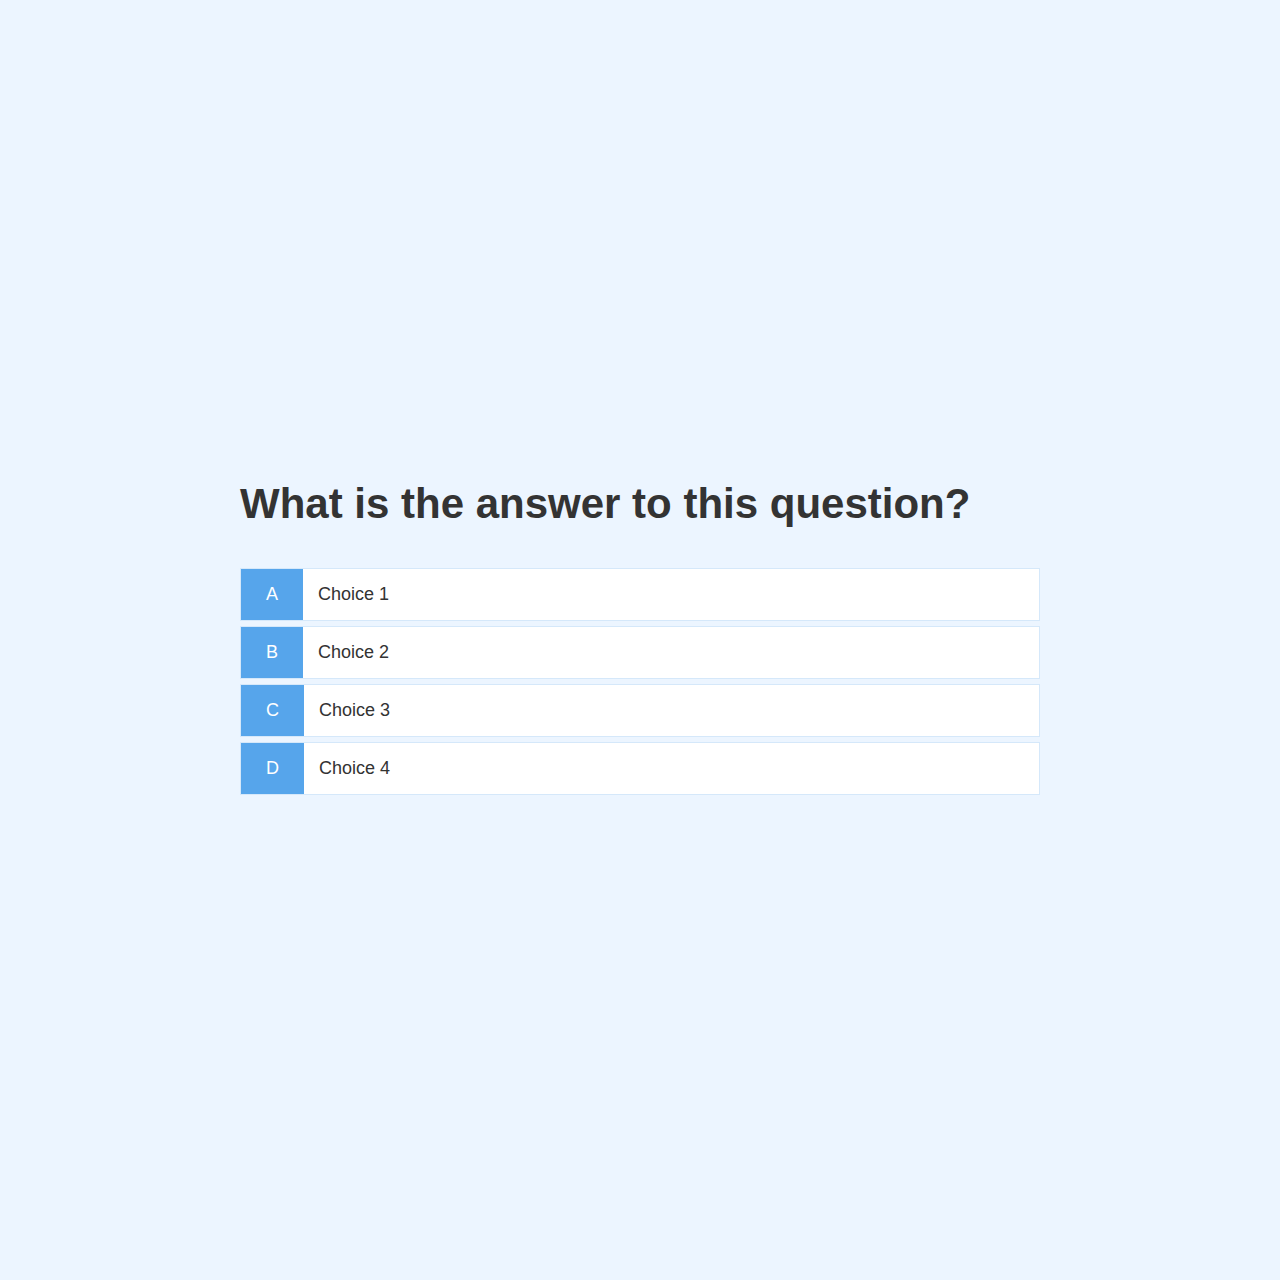
==== game.html @ 41ff845e "add game.html code" ====
<!DOCTYPE html>
<html lang="en">

<head>
    <meta charset="UTF-8">
    <meta name="viewport" content="width=device-width, initial-scale=1.0">
    <title>Turbo Quiz - Play</title>
    <link rel="stylesheet" href="style.css">
    <link rel="stylesheet" href="game.css">
</head>

<body>
    <div class="container">
        <div id="game" class="justify-center flex-column">
            <h2 id="question">What is the answer to this question?</h2>
            <div class="choice-container">
                <p class="choice-prefix">A</p>
                <p class="choice-text">Choice 1</p>
            </div>
            <div class="choice-container">
                <p class="choice-prefix">B</p>
                <p class="choice-text">Choice 2</p>
            </div>
            <div class="choice-container">
                <p class="choice-prefix">C</p>
                <p class="choice-text">Choice 3</p>
            </div>
            <div class="choice-container">
                <p class="choice-prefix">D</p>
                <p class="choice-text">Choice 4</p>
            </div>
        </div>
    </div>
</body>

</html>
---- style.css ----
:root {
    background-color: #ecf5ff;
    font-size: 62.5%;
}

* {
    box-sizing: border-box;
    font-family: Arial, Helvetica, sans-serif;
    margin: 0;
    padding: 0;
    color: #333;
}

h1,
h2,
h3,
h4 {
    margin-bottom: 1rem;
}

h1 {
    font-size: 5.4rem;
    color: #56a5eb;
    margin-bottom: 5rem;
}

h1 > span {
    font-size: 2.4rem;
    font-weight: 500;
}

h2 {
    font-size: 4.2rem;
    margin-bottom: 4rem;
    font-weight: 700;
}

h3 {
    font-size: 2.8rem;
    font-weight: 500;
}

/* UTILITIES */

.container {
    width: 100vw;
    height: 100vw;
    display: flex;
    justify-content: center;
    align-items: center;
    max-width: 80rem;
    margin: 0 auto;
}

.container > * {
    width: 100%;
}

.flex-column {
    display: flex;
    flex-direction: column;
}

.flex-center {
    justify-content: center;
    align-items: center;
}

.justify-center {
    justify-content: center;
}

.text-center {
    text-align: center;
}

.hidden {
    display: none;
}

/* BUTTONS */

.btn {
    font-size: 1.8rem;
    padding: 1rem 0;
    width: 20rem;
    text-align: center;
    border: 0.1rem solid #56a5eb;
    margin-bottom: 1rem;
    text-decoration: none;
    color: #56a5eb;
    background-color: white;
}

.btn:hover {
    cursor: pointer;
    box-shadow: 0 0.4rem 1.4rem 0 rgba(86, 185, 235, 0.5);
    transform: translateY(-0.1rem);
    transition: transform 150ms;
}

.btn[disabled]:hover {
    cursor: not-allowed;
    box-shadow: none;
    transform: none;
}
---- game.css ----
.choice-container {
    display: flex;
    margin-bottom: 0.5rem;
    width: 100%;
    font-size: 1.8rem;
    border: 0.1rem solid rgb(86, 165, 235, 0.25);
    background-color: white;
}

.choice-container:hover {
    cursor: pointer;
    box-shadow: 0 0.4rem 1.4rem 0 rgba(86, 185, 235, 0.5);
    transform: translateY(-0.1rem);
    transition: transform 150ms;
}

.choice-prefix {
    padding: 1.5rem 2.5rem;
    background-color: #56a5eb;
    color: white;
}

.choice-text {
    padding: 1.5rem;
}
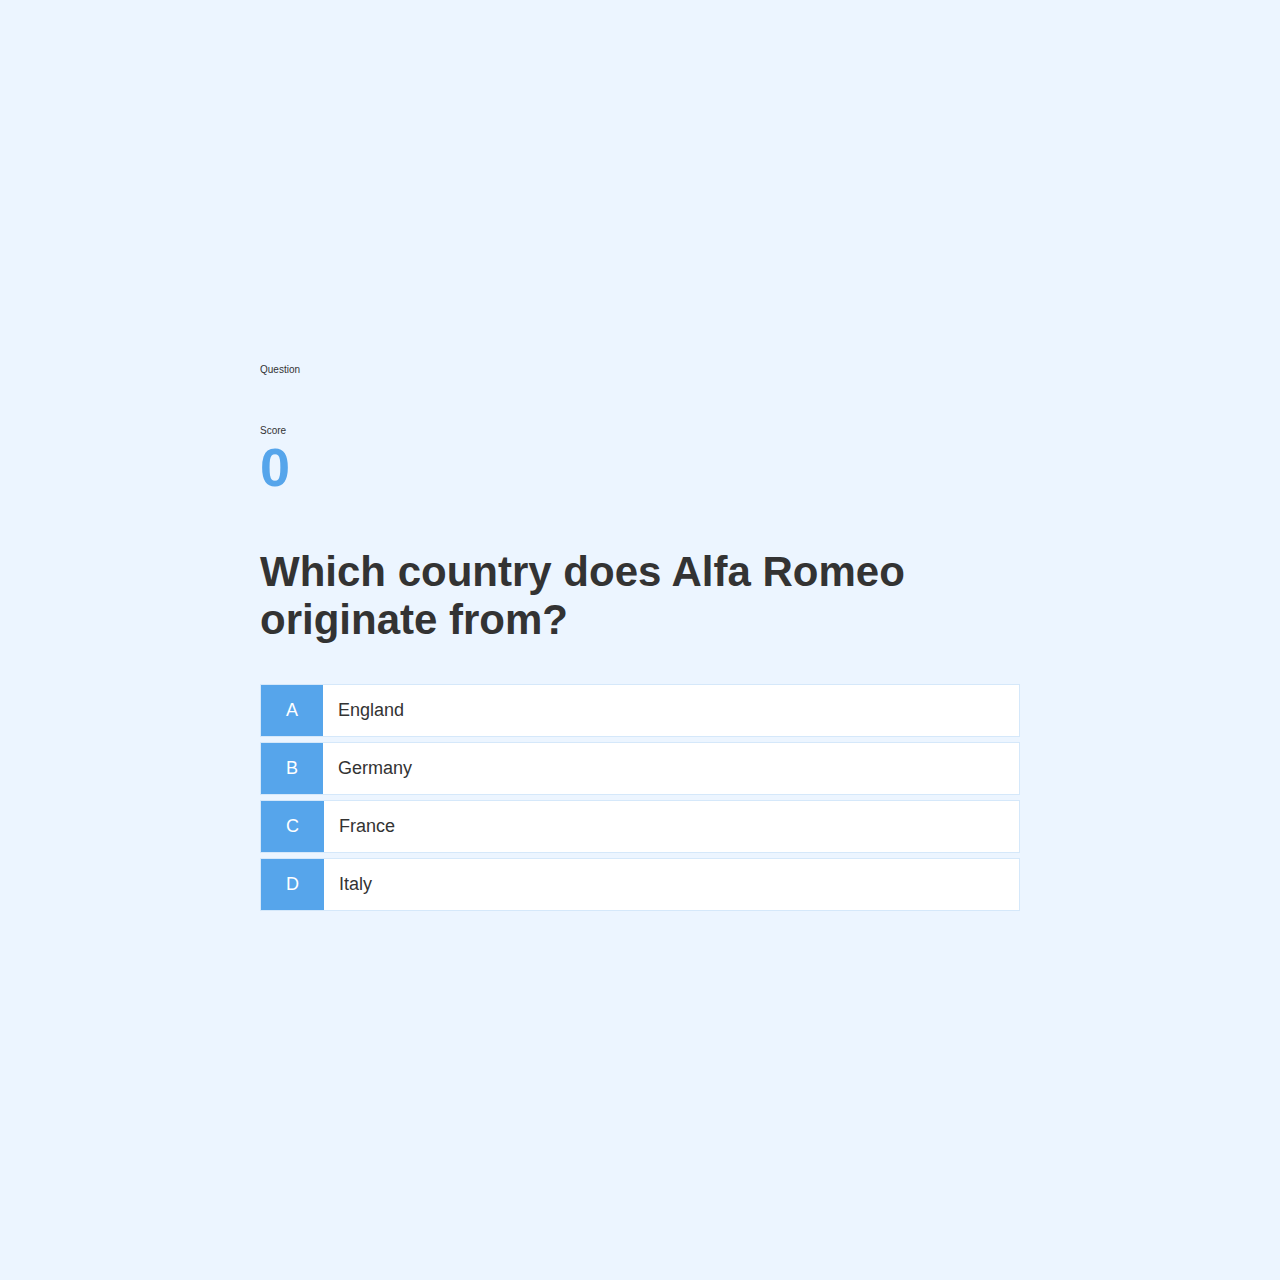
==== commit 63b98651: "add question and answer counter" ====
--- a/game.html
+++ b/game.html
@@ -12,25 +12,42 @@
 <body>
     <div class="container">
         <div id="game" class="justify-center flex-column">
+            <div id="hud">
+                <div id="hud-item">
+                    <p class="hud-prefix">
+                        Question
+                    </p>
+                    <h1 class="hud-main-text" id="questionCounter"></h1>
+                </div>
+                <div id="hud-item">
+                    <p class="hud-prefix">
+                        Score
+                    </p>
+                    <h1 class="hud-main-text" id="score">
+                        0
+                    </h1>
+                </div>
+            </div>
             <h2 id="question">What is the answer to this question?</h2>
             <div class="choice-container">
                 <p class="choice-prefix">A</p>
-                <p class="choice-text">Choice 1</p>
+                <p class="choice-text" data-number="1">Choice 1</p>
             </div>
             <div class="choice-container">
                 <p class="choice-prefix">B</p>
-                <p class="choice-text">Choice 2</p>
+                <p class="choice-text" data-number="2">Choice 2</p>
             </div>
             <div class="choice-container">
                 <p class="choice-prefix">C</p>
-                <p class="choice-text">Choice 3</p>
+                <p class="choice-text" data-number="3">Choice 3</p>
             </div>
             <div class="choice-container">
                 <p class="choice-prefix">D</p>
-                <p class="choice-text">Choice 4</p>
+                <p class="choice-text" data-number="4">Choice 4</p>
             </div>
         </div>
     </div>
+    <script src="./game.js"></script>
 </body>
 
 </html>--- a/style.css
+++ b/style.css
@@ -50,6 +50,7 @@
     align-items: center;
     max-width: 80rem;
     margin: 0 auto;
+    padding: 2rem;
 }
 
 .container > * {
--- a/game.css
+++ b/game.css
@@ -22,4 +22,13 @@
 
 .choice-text {
     padding: 1.5rem;
+    width: 100%;
+}
+
+.correct {
+    background-color: #28a745;
+}
+
+.incorrect {
+    background-color: #dc3545;
 }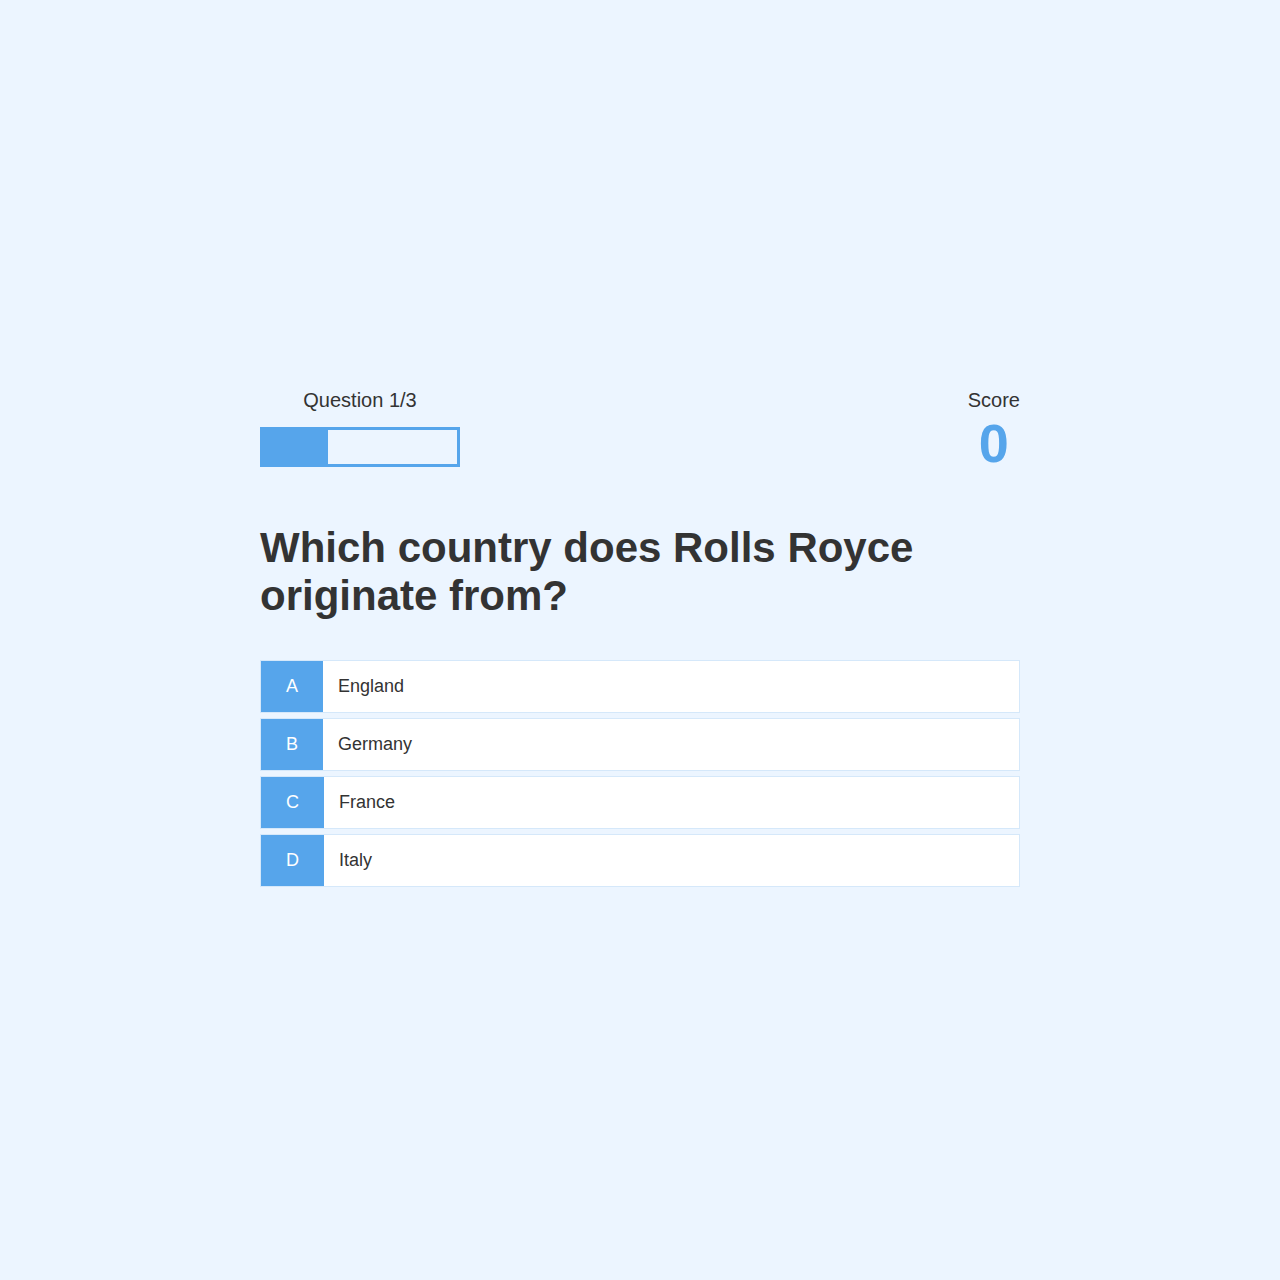
==== commit e23b8a3d: "add progress bar" ====
--- a/game.html
+++ b/game.html
@@ -14,10 +14,12 @@
         <div id="game" class="justify-center flex-column">
             <div id="hud">
                 <div id="hud-item">
-                    <p class="hud-prefix">
+                    <p id="progressText" class="hud-prefix">
                         Question
                     </p>
-                    <h1 class="hud-main-text" id="questionCounter"></h1>
+                    <div id="progressBar">
+                        <div id="progressBarFull"></div>
+                    </div>
                 </div>
                 <div id="hud-item">
                     <p class="hud-prefix">
--- a/game.css
+++ b/game.css
@@ -31,4 +31,33 @@
 
 .incorrect {
     background-color: #dc3545;
+}
+
+/* HUD */
+
+#hud {
+    display: flex;
+    justify-content: space-between;
+}
+
+.hud-prefix {
+    text-align: center;
+    font-size: 2rem;
+}
+
+.hud-main-text {
+    text-align: center;
+}
+
+#progressBar {
+    width: 20rem;
+    height: 4rem;
+    border: 0.3rem solid #56a5eb;
+    margin-top: 1.5rem;
+}
+
+#progressBarFull {
+    height: 3.4rem;
+    background-color: #56a5eb;
+    width: 0%;
 }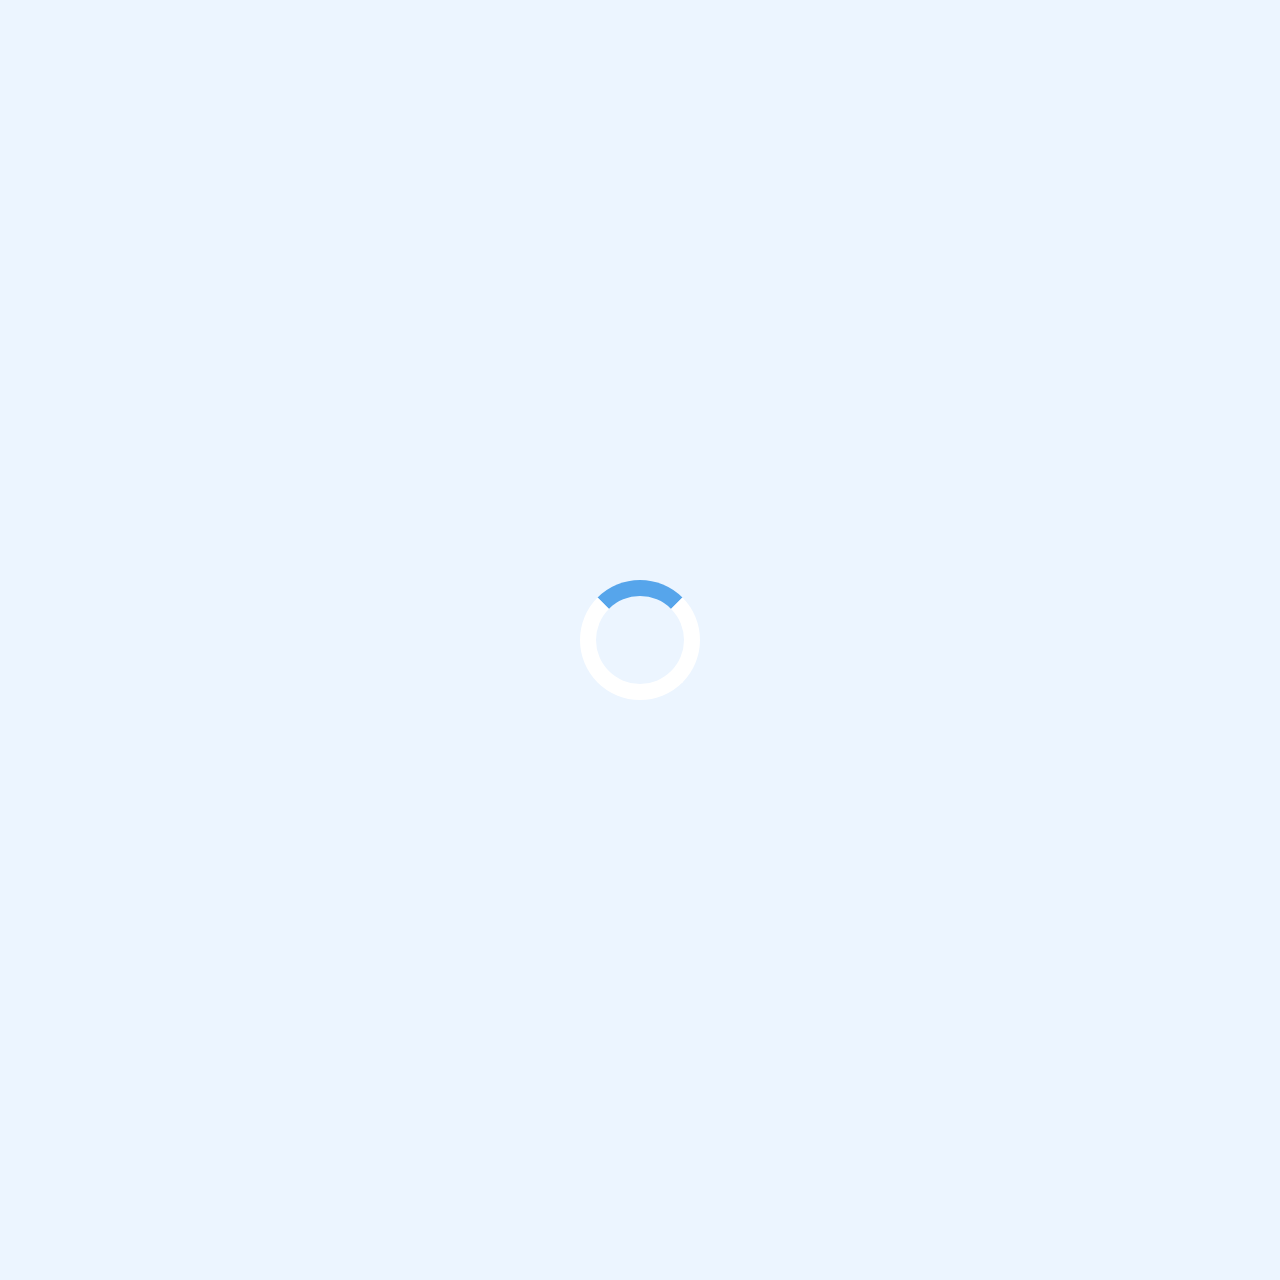
==== commit f4f05a9b: "add loader" ====
--- a/game.html
+++ b/game.html
@@ -11,7 +11,8 @@
 
 <body>
     <div class="container">
-        <div id="game" class="justify-center flex-column">
+        <div id="loader"></div>
+        <div id="game" class="justify-center flex-column hidden">
             <div id="hud">
                 <div id="hud-item">
                     <p id="progressText" class="hud-prefix">
@@ -30,22 +31,22 @@
                     </h1>
                 </div>
             </div>
-            <h2 id="question">What is the answer to this question?</h2>
+            <h2 id="question"></h2>
             <div class="choice-container">
                 <p class="choice-prefix">A</p>
-                <p class="choice-text" data-number="1">Choice 1</p>
+                <p class="choice-text" data-number="1"></p>
             </div>
             <div class="choice-container">
                 <p class="choice-prefix">B</p>
-                <p class="choice-text" data-number="2">Choice 2</p>
+                <p class="choice-text" data-number="2"></p>
             </div>
             <div class="choice-container">
                 <p class="choice-prefix">C</p>
-                <p class="choice-text" data-number="3">Choice 3</p>
+                <p class="choice-text" data-number="3"></p>
             </div>
             <div class="choice-container">
                 <p class="choice-prefix">D</p>
-                <p class="choice-text" data-number="4">Choice 4</p>
+                <p class="choice-text" data-number="4"></p>
             </div>
         </div>
     </div>
--- a/style.css
+++ b/style.css
@@ -104,4 +104,25 @@
     cursor: not-allowed;
     box-shadow: none;
     transform: none;
+}
+
+/* FORMS */
+form {
+    width: 100%;
+    display: flex;
+    flex-direction: column;
+    align-items: center;
+}
+
+input {
+    margin-bottom: 1rem;
+    width: 20rem;
+    padding: 1.5rem;
+    font-size: 1.8rem;
+    border: none;
+    box-shadow: 0 0.1rem 1.4rem 0 rgba(86, 185, 235, 0.5);
+}
+
+input::placeholder {
+    color: #aaa;
 }--- a/game.css
+++ b/game.css
@@ -60,4 +60,23 @@
     height: 3.4rem;
     background-color: #56a5eb;
     width: 0%;
+}
+
+/* LOADER */
+#loader {
+    border: 1.6rem solid white;
+    border-radius: 50%;
+    border-top: 1.6rem solid #56a5eb;
+    width: 12rem;
+    height: 12rem;
+    animation: spin 2s linear infinite;
+}
+
+@keyframes spin {
+    0% {
+        transform: rotate(0deg);
+    }
+    100% {
+        transform: rotate(360deg);
+    }
 }